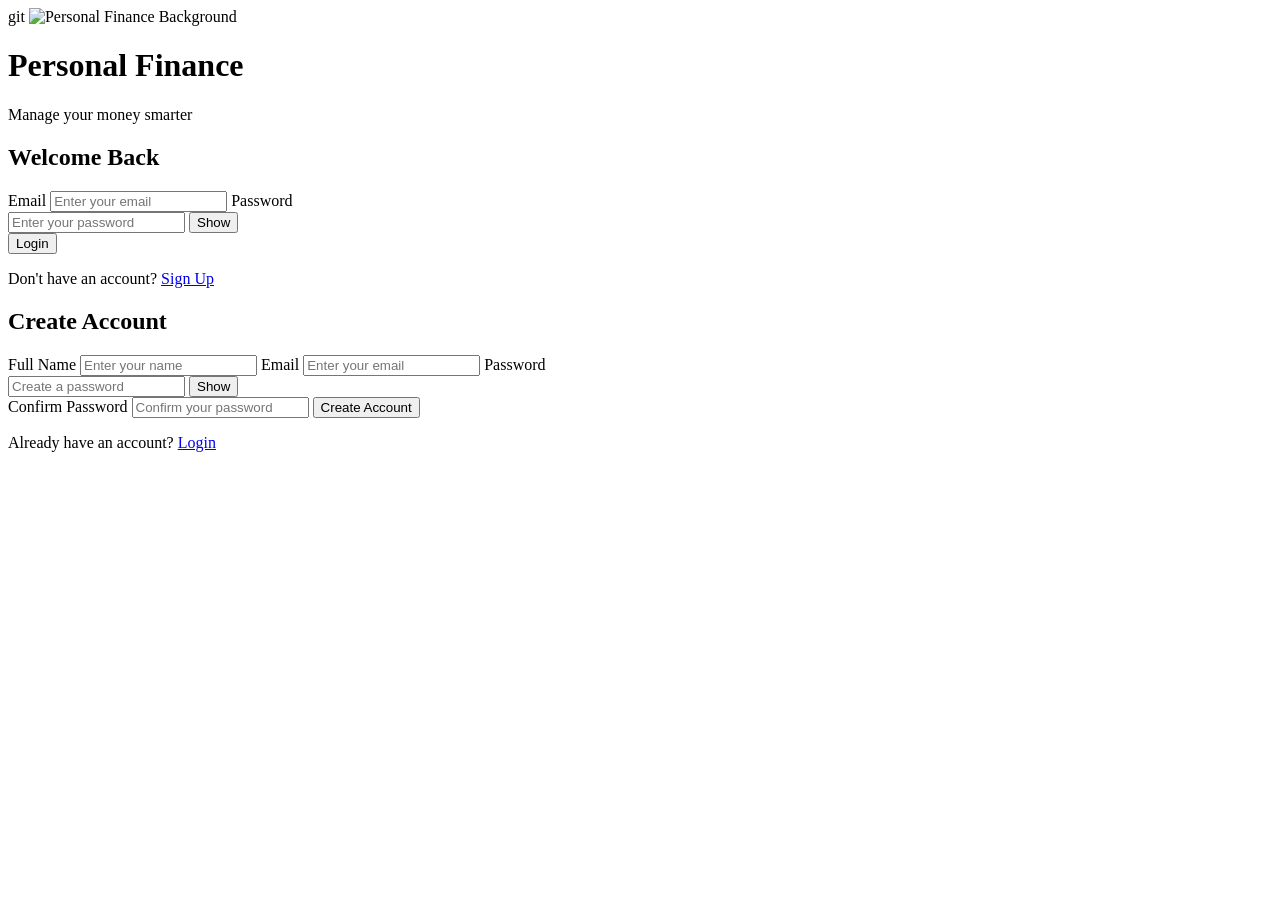
==== index.html @ f7899c6e "uploded contact page" ====
<!DOCTYPE html>
<html lang="en">

<head>
    <meta charset="UTF-8">
    <meta name="viewport" content="width=device-width, initial-scale=1.0">
    <title>Personal Finance - Login</title>
    <link rel="stylesheet" href="index.css">
</head>
git
<body>

    <!-- Background Image --> 
<img src="./images/Budget.jpg" alt="Personal Finance Background" class="background-image">     <!-- Dark Overlay --> 
      <div class="overlay">
      </div>

    <div class="container">

        <div class="form-box">

            <h1>Personal Finance</h1>
            <p class="subtitle">Manage your money smarter</p>

            <!-- Login Form -->
            <form id="loginForm">

                <h2>Welcome Back</h2>

                <label>Email</label>
                <input type="email" id="loginEmail" placeholder="Enter your email">

                <label>Password</label>

                <div class="password-box">
                    <input type="password" id="loginPassword" placeholder="Enter your password">
                    <button type="button" onclick="togglePassword('loginPassword')">
                        Show
                    </button>
                </div>

                <button type="submit" class="main-btn">Login</button>

                <p id="loginMessage"></p>

                <p class="switch">
                    Don't have an account?
                    <a href="#" onclick="showSignup()">Sign Up</a>
                </p>

            </form>


            <!-- Signup Form -->
            <form id="signupForm" class="hidden">

                <h2>Create Account</h2>

                <label>Full Name</label>
                <input type="text" id="name" placeholder="Enter your name">

                <label>Email</label>
                <input type="email" id="email" placeholder="Enter your email">

                <label>Password</label>

                <div class="password-box">
                    <input type="password" id="password" placeholder="Create a password">
                    <button type="button" onclick="togglePassword('password')">
                        Show
                    </button>
                </div>

                <label>Confirm Password</label>
                <input type="password" id="confirmPassword" placeholder="Confirm your password">

                <button type="submit" class="main-btn">Create Account</button>

                <p id="signupMessage"></p>

                <p class="switch">
                    Already have an account?
                    <a href="#" onclick="showLogin()">Login</a>
                </p>

            </form>

        </div>

    </div>

    <script src="index.js"></script>

</body>

</html>
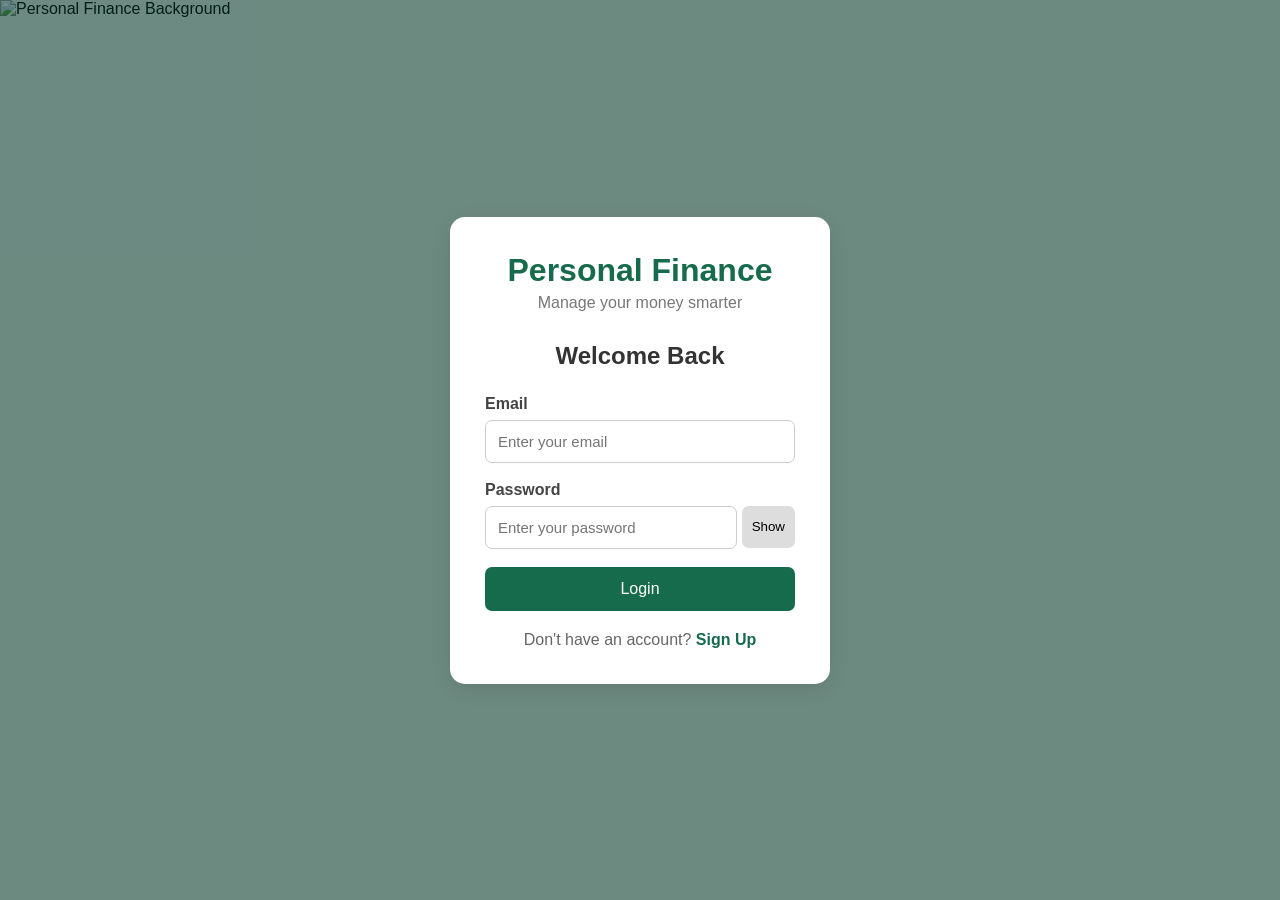
==== commit 98a71d17: "updated" ====
--- a/index.html
+++ b/index.html
@@ -5,9 +5,9 @@
     <meta charset="UTF-8">
     <meta name="viewport" content="width=device-width, initial-scale=1.0">
     <title>Personal Finance - Login</title>
-    <link rel="stylesheet" href="index.css">
+    <link rel="stylesheet" href="./index/index.css">
 </head>
-git
+
 <body>
 
     <!-- Background Image --> 
@@ -89,7 +89,7 @@
 
     </div>
 
-    <script src="index.js"></script>
+    <script src="./index/index.js"></script>
 
 </body>
 
--- a/index/index.css
+++ b/index/index.css
@@ -0,0 +1,146 @@
+* {
+    margin: 0;
+    padding: 0;
+    box-sizing: border-box;
+}
+
+body {
+    font-family: Arial, sans-serif;
+    background: #f2f7f5;
+    min-height: 100vh;
+    display: flex;
+    justify-content: center;
+    align-items: center;
+}
+
+.background-image { 
+    position: fixed; 
+    top: 0; 
+    left: 0; 
+    width: 100%; 
+    height: 100%; 
+    object-fit: cover; 
+    z-index: -2; 
+} 
+.overlay { 
+    position: fixed; 
+    top: 0; 
+    left: 0; 
+    width: 100%; 
+    height: 100%; 
+    background: rgba(0, 50, 35, 0.55); 
+    z-index: -1; }
+
+.container {
+    width: 100%;
+    max-width: 420px;
+    padding: 20px;
+}
+
+.form-box {
+    background: white;
+    padding: 35px;
+    border-radius: 15px;
+    box-shadow: 0 5px 20px rgba(0, 0, 0, 0.1);
+}
+
+h1 {
+    text-align: center;
+    color: #176b4d;
+    margin-bottom: 5px;
+}
+
+.subtitle {
+    text-align: center;
+    color: #777;
+    margin-bottom: 30px;
+}
+
+h2 {
+    text-align: center;
+    margin-bottom: 25px;
+    color: #333;
+}
+
+label {
+    display: block;
+    margin-bottom: 7px;
+    color: #444;
+    font-weight: bold;
+}
+
+input {
+    width: 100%;
+    padding: 12px;
+    margin-bottom: 18px;
+
+    border: 1px solid #ccc;
+    border-radius: 7px;
+
+    font-size: 15px;
+}
+
+input:focus {
+    outline: none;
+    border-color: #176b4d;
+}
+
+.password-box {
+    display: flex;
+    gap: 5px;
+}
+
+.password-box input {
+    flex: 1;
+}
+
+.password-box button {
+    height: 42px;
+    padding: 0 10px;
+
+    border: none;
+    background: #ddd;
+    border-radius: 7px;
+    cursor: pointer;
+}
+
+.main-btn {
+    width: 100%;
+    padding: 13px;
+
+    background: #176b4d;
+    color: white;
+
+    border: none;
+    border-radius: 7px;
+
+    font-size: 16px;
+    cursor: pointer;
+}
+
+.main-btn:hover {
+    background: #12563e;
+}
+
+.switch {
+    text-align: center;
+    margin-top: 20px;
+    color: #666;
+}
+
+.switch a {
+    color: #176b4d;
+    font-weight: bold;
+    text-decoration: none;
+}
+
+.hidden {
+    display: none;
+}
+
+#loginMessage,
+#signupMessage {
+    text-align: center;
+    margin-top: 15px;
+    font-size: 14px;
+}
